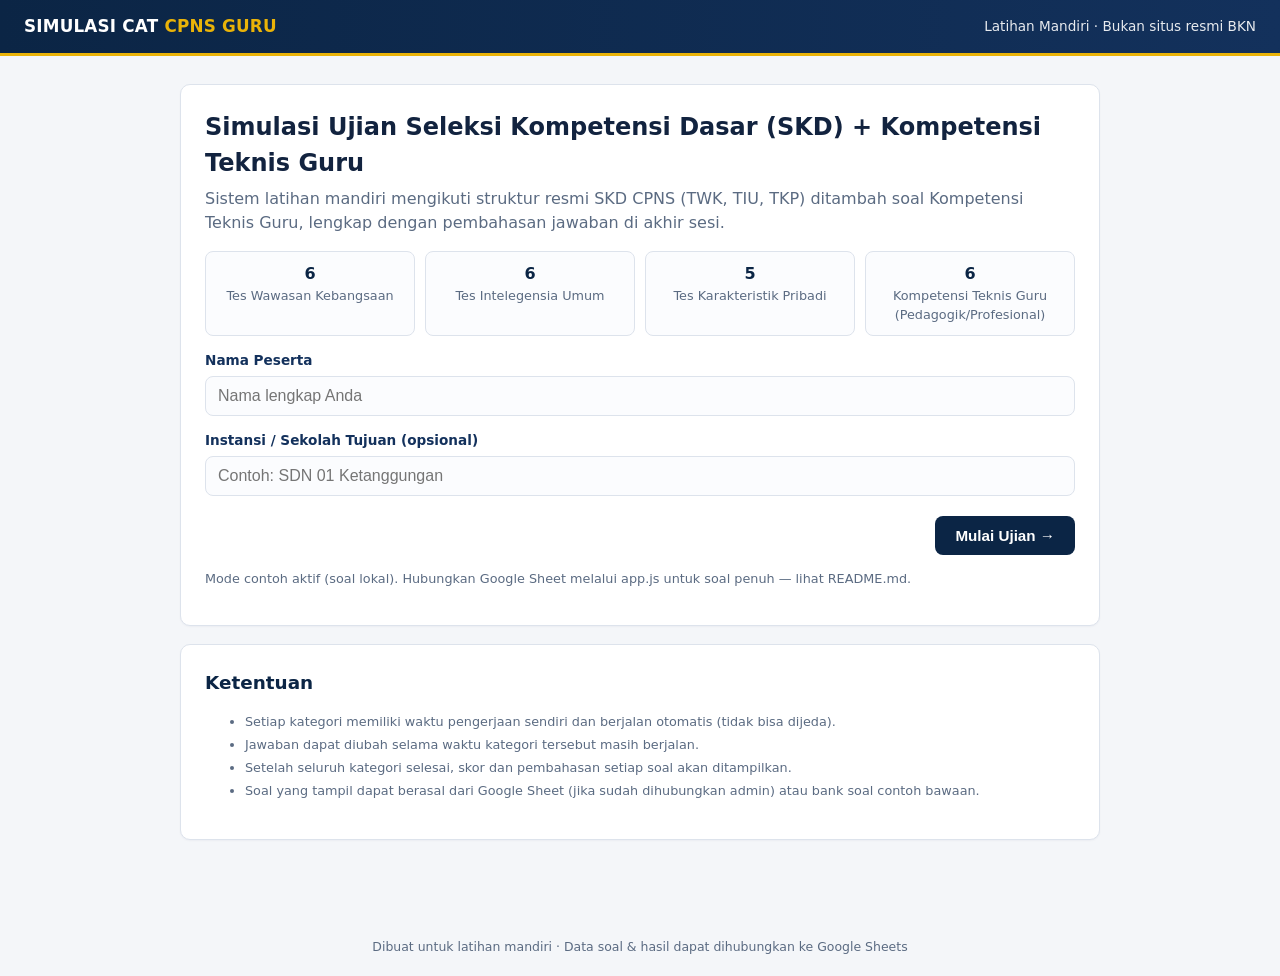
==== hasil.html @ ed93a450 "Add files via upload" ====
<!DOCTYPE html>
<html lang="id">
<head>
<meta charset="UTF-8">
<meta name="viewport" content="width=device-width, initial-scale=1">
<title>Hasil & Pembahasan - Simulasi CAT CPNS Guru</title>
<link rel="stylesheet" href="style.css">
</head>
<body>
<header class="topbar">
  <div class="brand">SIMULASI CAT <span>CPNS GURU</span></div>
  <div class="meta" id="pesertaLabel"></div>
</header>

<main>
  <div id="app" class="loading">Menghitung hasil…</div>
</main>

<script src="soal-data.js"></script>
<script src="app.js"></script>
<script>
const soal = Store.get("soal");
const peserta = Store.get("peserta");
const jawaban = Store.get("jawaban", {});
if (!soal || !peserta){ window.location.href = "index.html"; }

document.getElementById("pesertaLabel").textContent = peserta.nama + (peserta.instansi ? " · " + peserta.instansi : "");

const perKategori = hitungSkor(soal, jawaban);
const grup = kelompokkanPerKategori(soal);

function renderRingkasan(){
  const boxes = Object.keys(perKategori).map(k=>{
    const h = perKategori[k];
    const info = KATEGORI_INFO[k] || { label:k };
    let statusHtml = "";
    if (info.passingGrade != null){
      const lulus = h.skor >= info.passingGrade;
      statusHtml = `<div class="status ${lulus?'pass':'fail'}" style="margin-top:6px">
        ${lulus ? "≥ PG" : "< PG"} (${info.passingGrade})
      </div>`;
    }
    return `<div class="score-box">
      <div class="n">${h.skor}</div>
      <div class="l">${info.label || k}<br>${h.benar} benar / ${h.total} soal</div>
      ${statusHtml}
    </div>`;
  }).join("");

  const skdKeys = ["TWK","TIU","TKP"].filter(k=>perKategori[k]);
  let totalSkd = 0, semuaLulusPG = true;
  skdKeys.forEach(k=>{
    totalSkd += perKategori[k].skor;
    const pg = KATEGORI_INFO[k].passingGrade;
    if (perKategori[k].skor < pg) semuaLulusPG = false;
  });

  const ringkasanSkd = skdKeys.length ? `
    <div class="card">
      <h2>Ringkasan Nilai SKD (TWK + TIU + TKP)</h2>
      <p class="lead">Total nilai kumulatif: <b>${totalSkd}</b> / 550 (skala resmi SKD CPNS)</p>
      <span class="status ${semuaLulusPG?'pass':'fail'}">
        ${semuaLulusPG ? "Memenuhi seluruh nilai ambang batas (Passing Grade)" : "Belum memenuhi nilai ambang batas pada salah satu komponen"}
      </span>
      <p class="small" style="margin-top:10px">
        Passing grade acuan: TWK ≥ 65, TIU ≥ 80, TKP ≥ 166 (total maks. 550). Catatan: kelulusan SKD sesungguhnya juga
        ditentukan oleh peringkat 3× jumlah formasi, dan nilai ambang batas resmi ditetapkan tiap tahun oleh KepmenPANRB —
        selalu cek pengumuman resmi BKN/instansi untuk tahun berjalan.
      </p>
    </div>` : "";

  return `
    <div class="card">
      <h1>Hasil Simulasi — ${peserta.nama}</h1>
      <p class="lead">${peserta.instansi ? "Instansi/Sekolah tujuan: " + escapeHtml(peserta.instansi) : ""}</p>
      <div class="score-grid">${boxes}</div>
      <div class="actions">
        <button class="btn-ghost" onclick="window.location.href='index.html'">Ulangi Simulasi</button>
        <button class="btn-accent" id="simpanBtn">Simpan Hasil ke Google Sheet</button>
      </div>
      <p class="small" id="simpanStatus"></p>
    </div>
    ${ringkasanSkd}
  `;
}

function renderPembahasan(){
  return Object.keys(grup).map(k=>{
    const info = KATEGORI_INFO[k] || { label:k };
    const items = grup[k].map((s,i)=>{
      const jwb = jawaban[s.id];
      const benar = jwb === s.kunci;
      const jwbLabel = jwb ? `${jwb}. ${s.pilihan[jwb]}` : "Tidak dijawab";
      return `
        <div class="review-item">
          <div class="q">${i+1}. ${escapeHtml(s.soal)}</div>
          <div class="ans ${jwb ? (benar?'correct':'wrong') : 'wrong'}">
            Jawaban Anda: ${escapeHtml(jwbLabel)} ${jwb ? (benar ? "✓ Benar" : "✗ Salah") : ""}
          </div>
          ${!benar ? `<div class="ans correct">Kunci jawaban: ${s.kunci}. ${escapeHtml(s.pilihan[s.kunci])}</div>` : ""}
          <div class="explain"><b>Pembahasan:</b> ${escapeHtml(s.pembahasan)}</div>
        </div>`;
    }).join("");
    return `
      <div class="card">
        <h2>Pembahasan — ${info.label || k}</h2>
        ${items}
      </div>`;
  }).join("");
}

document.getElementById("app").innerHTML = renderRingkasan() + renderPembahasan();

document.getElementById("simpanBtn").addEventListener("click", async ()=>{
  const statusEl = document.getElementById("simpanStatus");
  statusEl.textContent = "Menyimpan…";
  const payload = {
    nama: peserta.nama,
    instansi: peserta.instansi || "",
    timestamp: new Date().toISOString(),
    perKategori
  };
  const res = await simpanHasil(payload);
  statusEl.textContent = res.ok ? "Hasil berhasil disimpan ke Google Sheet." : (res.info || "Gagal menyimpan.");
});
</script>
</body>
</html>
---- style.css ----
:root{
  --navy:#0b2545;
  --navy-2:#13315c;
  --blue:#1d6fa5;
  --accent:#eab308;
  --bg:#f4f6f9;
  --card:#ffffff;
  --ink:#12233f;
  --muted:#5b6b82;
  --line:#dde3ec;
  --ok:#1a7f4e;
  --bad:#b3261e;
  --radius:10px;
}
*{box-sizing:border-box}
body{
  margin:0;
  font-family:'Segoe UI',Roboto,system-ui,sans-serif;
  background:var(--bg);
  color:var(--ink);
  line-height:1.5;
}
header.topbar{
  background:linear-gradient(90deg,var(--navy),var(--navy-2));
  color:#fff;
  padding:14px 24px;
  display:flex;
  align-items:center;
  justify-content:space-between;
  border-bottom:3px solid var(--accent);
}
header.topbar .brand{font-weight:700;font-size:1.05rem;letter-spacing:.2px}
header.topbar .brand span{color:var(--accent)}
header.topbar .meta{font-size:.85rem;opacity:.9}
main{max-width:960px;margin:0 auto;padding:28px 20px 60px}
.card{
  background:var(--card);
  border:1px solid var(--line);
  border-radius:var(--radius);
  padding:24px;
  margin-bottom:18px;
  box-shadow:0 1px 2px rgba(11,37,69,.04);
}
h1{font-size:1.5rem;margin:0 0 6px}
h2{font-size:1.15rem;margin:0 0 12px;color:var(--navy)}
p.lead{color:var(--muted);margin-top:0}
label{display:block;font-size:.85rem;font-weight:600;margin:14px 0 6px;color:var(--navy-2)}
input[type=text],select{
  width:100%;padding:10px 12px;border:1px solid var(--line);
  border-radius:8px;font-size:1rem;background:#fbfcfe;
}
input[type=text]:focus,select:focus{outline:2px solid var(--blue);border-color:var(--blue)}
button{
  cursor:pointer;border:none;border-radius:8px;font-weight:600;font-size:.95rem;
  padding:11px 20px;transition:transform .05s ease;
}
button:active{transform:scale(.98)}
.btn-primary{background:var(--navy);color:#fff}
.btn-primary:hover{background:var(--navy-2)}
.btn-ghost{background:transparent;color:var(--navy);border:1px solid var(--line)}
.btn-ghost:hover{background:#eef1f6}
.btn-accent{background:var(--accent);color:#3a2c00}
.actions{display:flex;gap:10px;justify-content:flex-end;margin-top:20px}
.grid-cat{display:grid;grid-template-columns:repeat(auto-fit,minmax(120px,1fr));gap:10px;margin-top:8px}
.cat-pill{
  border:1px solid var(--line);border-radius:8px;padding:10px;text-align:center;
  font-size:.8rem;color:var(--muted);background:#fbfcfe;
}
.cat-pill b{display:block;color:var(--navy);font-size:1rem}

/* Exam screen */
.exam-shell{display:grid;grid-template-columns:1fr 220px;gap:18px}
@media (max-width:760px){.exam-shell{grid-template-columns:1fr}}
.timer{
  background:var(--navy);color:#fff;border-radius:8px;padding:10px 16px;
  font-variant-numeric:tabular-nums;font-weight:700;font-size:1.1rem;
  display:flex;align-items:center;gap:8px;
}
.timer.low{background:var(--bad)}
.q-tag{
  display:inline-block;background:#eaf1fb;color:var(--blue);font-size:.75rem;
  font-weight:700;padding:3px 10px;border-radius:20px;margin-bottom:10px;letter-spacing:.3px;
}
.q-text{font-size:1.05rem;margin:0 0 18px}
.opt{
  display:flex;gap:10px;align-items:flex-start;border:1px solid var(--line);
  border-radius:8px;padding:12px 14px;margin-bottom:10px;cursor:pointer;background:#fff;
}
.opt:hover{border-color:var(--blue);background:#f7fafd}
.opt input{margin-top:3px}
.opt.selected{border-color:var(--blue);background:#eaf1fb}
.nav-grid{display:grid;grid-template-columns:repeat(5,1fr);gap:6px}
.nav-dot{
  width:100%;aspect-ratio:1;border-radius:6px;border:1px solid var(--line);
  background:#fff;font-size:.8rem;cursor:pointer;color:var(--muted);
}
.nav-dot.answered{background:var(--ok);color:#fff;border-color:var(--ok)}
.nav-dot.current{outline:2px solid var(--accent)}
.side-card{background:#fff;border:1px solid var(--line);border-radius:var(--radius);padding:16px}
.side-card h3{margin:0 0 10px;font-size:.9rem;color:var(--navy)}
.legend{display:flex;gap:14px;font-size:.75rem;color:var(--muted);margin-top:10px;flex-wrap:wrap}
.legend span{display:inline-flex;align-items:center;gap:5px}
.dot{width:10px;height:10px;border-radius:3px;display:inline-block}
.dot.ok{background:var(--ok)}.dot.no{background:#fff;border:1px solid var(--line)}

/* Result */
.score-grid{display:grid;grid-template-columns:repeat(auto-fit,minmax(150px,1fr));gap:12px;margin:16px 0}
.score-box{border:1px solid var(--line);border-radius:8px;padding:14px;text-align:center}
.score-box .n{font-size:1.6rem;font-weight:800;color:var(--navy)}
.score-box .l{font-size:.78rem;color:var(--muted)}
.status{padding:4px 10px;border-radius:20px;font-size:.75rem;font-weight:700;display:inline-block}
.status.pass{background:#e3f6ec;color:var(--ok)}
.status.fail{background:#fdeceb;color:var(--bad)}
.review-item{border:1px solid var(--line);border-radius:8px;padding:16px;margin-bottom:12px}
.review-item .q{font-weight:600;margin-bottom:8px}
.review-item .ans{font-size:.9rem;margin:4px 0}
.review-item .ans.correct{color:var(--ok)}
.review-item .ans.wrong{color:var(--bad)}
.explain{background:#f7fafd;border-left:3px solid var(--blue);padding:10px 14px;margin-top:10px;font-size:.9rem;border-radius:0 6px 6px 0}
.small{font-size:.8rem;color:var(--muted)}
footer.foot{text-align:center;color:var(--muted);font-size:.78rem;padding:20px}
.loading{text-align:center;padding:40px;color:var(--muted)}
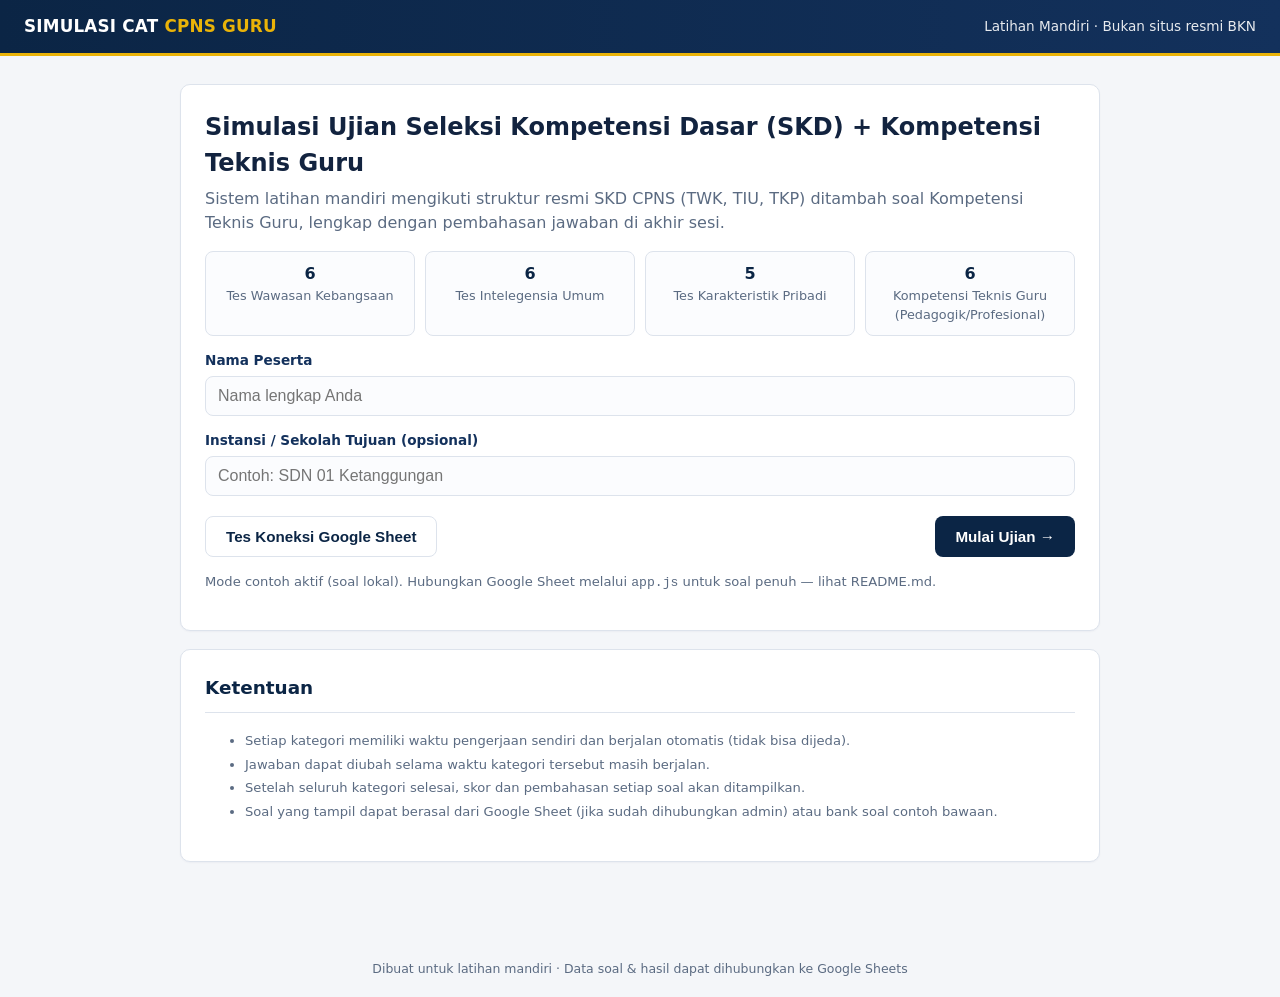
==== commit 06951d8f: "Add files via upload" ====
--- a/hasil.html
+++ b/hasil.html
@@ -36,8 +36,8 @@
     let statusHtml = "";
     if (info.passingGrade != null){
       const lulus = h.skor >= info.passingGrade;
-      statusHtml = `<div class="status ${lulus?'pass':'fail'}" style="margin-top:6px">
-        ${lulus ? "≥ PG" : "< PG"} (${info.passingGrade})
+      statusHtml = `<div class="status ${lulus?'pass':'fail'}">
+        ${lulus ? "✓ Memenuhi PG" : "✗ Di bawah PG"} (min. ${info.passingGrade})
       </div>`;
     }
     return `<div class="score-box">
--- a/style.css
+++ b/style.css
@@ -32,7 +32,8 @@
 header.topbar .brand{font-weight:700;font-size:1.05rem;letter-spacing:.2px}
 header.topbar .brand span{color:var(--accent)}
 header.topbar .meta{font-size:.85rem;opacity:.9}
-main{max-width:960px;margin:0 auto;padding:28px 20px 60px}
+main{max-width:960px;margin:0 auto;padding:28px 20px 60px;width:100%}
+@media (max-width:560px){ main{padding:16px 12px 40px} header.topbar{padding:12px 14px} }
 .card{
   background:var(--card);
   border:1px solid var(--line);
@@ -40,7 +41,11 @@
   padding:24px;
   margin-bottom:18px;
   box-shadow:0 1px 2px rgba(11,37,69,.04);
+  min-width:0;
+  overflow-wrap:break-word;
+  word-break:break-word;
 }
+@media (max-width:560px){ .card{padding:16px} }
 h1{font-size:1.5rem;margin:0 0 6px}
 h2{font-size:1.15rem;margin:0 0 12px;color:var(--navy)}
 p.lead{color:var(--muted);margin-top:0}
@@ -69,54 +74,61 @@
 .cat-pill b{display:block;color:var(--navy);font-size:1rem}
 
 /* Exam screen */
-.exam-shell{display:grid;grid-template-columns:1fr 220px;gap:18px}
-@media (max-width:760px){.exam-shell{grid-template-columns:1fr}}
+.exam-shell{display:grid;grid-template-columns:minmax(0,1fr) 220px;gap:18px;align-items:start}
+@media (max-width:760px){.exam-shell{grid-template-columns:minmax(0,1fr)}}
+.q-header{display:flex;justify-content:space-between;align-items:center;flex-wrap:wrap;gap:10px;margin-bottom:14px}
 .timer{
-  background:var(--navy);color:#fff;border-radius:8px;padding:10px 16px;
-  font-variant-numeric:tabular-nums;font-weight:700;font-size:1.1rem;
-  display:flex;align-items:center;gap:8px;
+  background:var(--navy);color:#fff;border-radius:8px;padding:8px 14px;
+  font-variant-numeric:tabular-nums;font-weight:700;font-size:1.05rem;
+  display:inline-flex;align-items:center;gap:8px;white-space:nowrap;flex-shrink:0;
 }
 .timer.low{background:var(--bad)}
 .q-tag{
   display:inline-block;background:#eaf1fb;color:var(--blue);font-size:.75rem;
-  font-weight:700;padding:3px 10px;border-radius:20px;margin-bottom:10px;letter-spacing:.3px;
+  font-weight:700;padding:5px 12px;border-radius:20px;letter-spacing:.3px;
+  max-width:100%;overflow-wrap:break-word;
 }
-.q-text{font-size:1.05rem;margin:0 0 18px}
+.q-text{font-size:1.08rem;margin:0 0 20px;line-height:1.6;overflow-wrap:break-word;word-break:break-word;white-space:pre-line}
 .opt{
   display:flex;gap:10px;align-items:flex-start;border:1px solid var(--line);
   border-radius:8px;padding:12px 14px;margin-bottom:10px;cursor:pointer;background:#fff;
+  min-width:0;
 }
 .opt:hover{border-color:var(--blue);background:#f7fafd}
-.opt input{margin-top:3px}
+.opt input{margin-top:3px;flex-shrink:0}
+.opt span{min-width:0;overflow-wrap:break-word;word-break:break-word;line-height:1.5}
 .opt.selected{border-color:var(--blue);background:#eaf1fb}
-.nav-grid{display:grid;grid-template-columns:repeat(5,1fr);gap:6px}
+.nav-grid{display:grid;grid-template-columns:repeat(5,minmax(0,1fr));gap:6px}
 .nav-dot{
   width:100%;aspect-ratio:1;border-radius:6px;border:1px solid var(--line);
-  background:#fff;font-size:.8rem;cursor:pointer;color:var(--muted);
+  background:#fff;font-size:.8rem;cursor:pointer;color:var(--muted);min-width:0;
 }
 .nav-dot.answered{background:var(--ok);color:#fff;border-color:var(--ok)}
 .nav-dot.current{outline:2px solid var(--accent)}
-.side-card{background:#fff;border:1px solid var(--line);border-radius:var(--radius);padding:16px}
+.side-card{background:#fff;border:1px solid var(--line);border-radius:var(--radius);padding:16px;min-width:0;position:sticky;top:16px}
+@media (max-width:760px){.side-card{position:static}}
 .side-card h3{margin:0 0 10px;font-size:.9rem;color:var(--navy)}
 .legend{display:flex;gap:14px;font-size:.75rem;color:var(--muted);margin-top:10px;flex-wrap:wrap}
 .legend span{display:inline-flex;align-items:center;gap:5px}
-.dot{width:10px;height:10px;border-radius:3px;display:inline-block}
+.dot{width:10px;height:10px;border-radius:3px;display:inline-block;flex-shrink:0}
 .dot.ok{background:var(--ok)}.dot.no{background:#fff;border:1px solid var(--line)}
 
 /* Result */
-.score-grid{display:grid;grid-template-columns:repeat(auto-fit,minmax(150px,1fr));gap:12px;margin:16px 0}
-.score-box{border:1px solid var(--line);border-radius:8px;padding:14px;text-align:center}
-.score-box .n{font-size:1.6rem;font-weight:800;color:var(--navy)}
-.score-box .l{font-size:.78rem;color:var(--muted)}
-.status{padding:4px 10px;border-radius:20px;font-size:.75rem;font-weight:700;display:inline-block}
+.score-grid{display:grid;grid-template-columns:repeat(auto-fit,minmax(190px,1fr));gap:14px;margin:18px 0}
+.score-box{border:1px solid var(--line);border-radius:10px;padding:18px;text-align:center;background:#fbfcfe}
+.score-box .n{font-size:2.1rem;font-weight:800;color:var(--navy);line-height:1.1}
+.score-box .l{font-size:.85rem;color:var(--muted);margin-top:6px;line-height:1.5}
+.status{padding:6px 14px;border-radius:20px;font-size:.82rem;font-weight:700;display:inline-block;line-height:1.4}
 .status.pass{background:#e3f6ec;color:var(--ok)}
 .status.fail{background:#fdeceb;color:var(--bad)}
-.review-item{border:1px solid var(--line);border-radius:8px;padding:16px;margin-bottom:12px}
-.review-item .q{font-weight:600;margin-bottom:8px}
-.review-item .ans{font-size:.9rem;margin:4px 0}
+.score-box .status{margin-top:10px;font-size:.75rem;padding:5px 10px}
+.review-item{border:1px solid var(--line);border-radius:10px;padding:18px;margin-bottom:14px}
+.review-item .q{font-weight:700;margin-bottom:10px;font-size:1rem;line-height:1.5}
+.review-item .ans{font-size:.92rem;margin:6px 0;font-weight:600}
 .review-item .ans.correct{color:var(--ok)}
 .review-item .ans.wrong{color:var(--bad)}
-.explain{background:#f7fafd;border-left:3px solid var(--blue);padding:10px 14px;margin-top:10px;font-size:.9rem;border-radius:0 6px 6px 0}
-.small{font-size:.8rem;color:var(--muted)}
+.explain{background:#f7fafd;border-left:4px solid var(--blue);padding:12px 16px;margin-top:12px;font-size:.92rem;line-height:1.6;border-radius:0 8px 8px 0}
+.small{font-size:.82rem;color:var(--muted);line-height:1.6}
+h2{border-bottom:1px solid var(--line);padding-bottom:10px;margin-bottom:16px}
 footer.foot{text-align:center;color:var(--muted);font-size:.78rem;padding:20px}
 .loading{text-align:center;padding:40px;color:var(--muted)}
